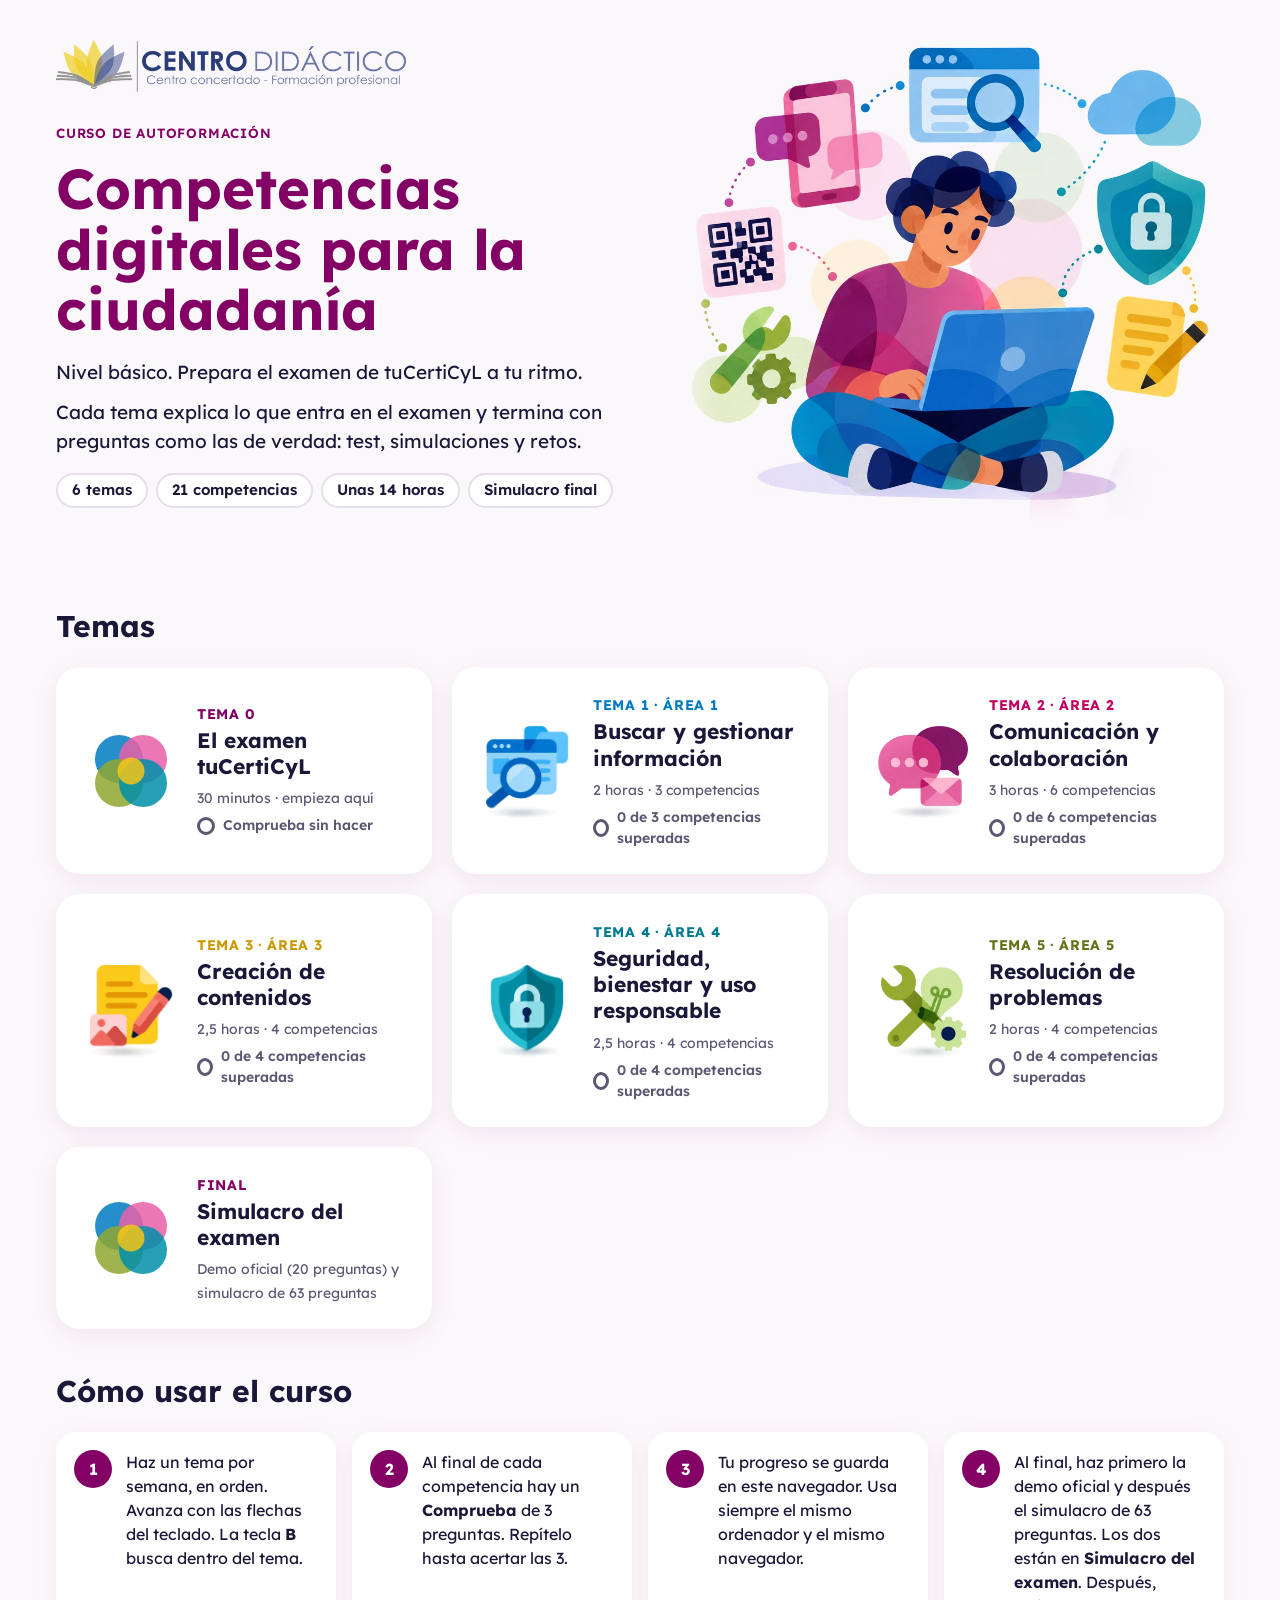
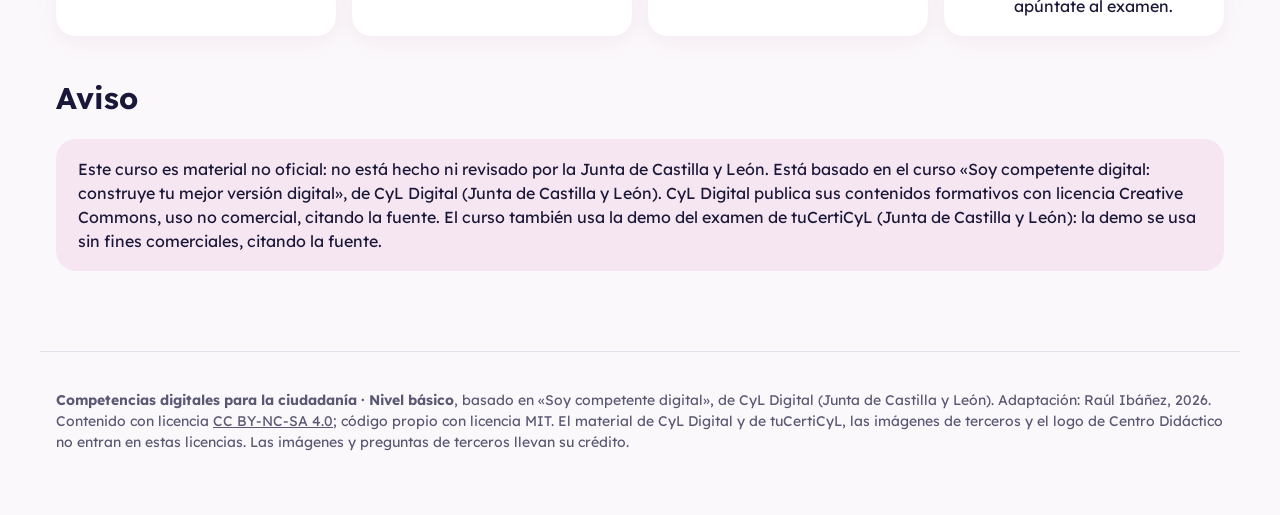
==== index.html @ 8c44b646 "Curso «Competencias digitales para la ciudadanía», nivel básico Temas 0 a 5 y simulacro del examen t" ====
<!DOCTYPE html>
<html lang="es">
<head>
<meta charset="utf-8">
<meta name="viewport" content="width=device-width, initial-scale=1">
<title>Competencias digitales para la ciudadanía · Nivel básico</title>
<meta name="description" content="Curso de autoformación para preparar el examen de competencias digitales para la ciudadanía, nivel básico, de tuCertiCyL. Material no oficial basado en el curso «Soy competente digital» de CyL Digital.">
<link rel="icon" href="assets/img/favicon.svg">
<link rel="preconnect" href="https://fonts.googleapis.com">
<link rel="preconnect" href="https://fonts.gstatic.com" crossorigin>
<link href="https://fonts.googleapis.com/css2?family=Lexend:wght@400;500;600;700;800&display=swap" rel="stylesheet">
<style>
  :root {
    --ciruela: #830065; --texto: #1A1838; --gris: #5A5873; --linea: #E6DEE8; --fondo: #FBF8FB; --blanco: #fff;
    --a1: #007CC2; --a2: #C2005E; --a3: #C99A00; --a4: #007A8F; --a5: #617518; --ok: #1E8E5A;
  }
  * { box-sizing: border-box; }
  body { margin: 0; font-family: 'Lexend', system-ui, sans-serif; color: var(--texto); background: var(--fondo); line-height: 1.5; }
  a { color: inherit; }
  .hero { max-width: 1200px; margin: 0 auto; padding: 24px 16px 8px; display: grid; grid-template-columns: minmax(0, 1fr) minmax(0, 1fr); gap: 32px; align-items: center; }
  .hero .caja { max-width: 560px; }
  .hero img { width: 100%; height: auto; display: block; }
  .hero .centro { display: inline-block; margin-bottom: 22px; }
  .hero .centro img { width: auto; height: 52px; }
  .hero small { font-weight: 600; letter-spacing: .06em; text-transform: uppercase; color: var(--ciruela); }
  .hero h1 { font-size: clamp(34px, 5vw, 56px); line-height: 1.08; color: var(--ciruela); margin: 14px 0 18px; }
  .hero p { font-size: 19px; margin: 0 0 12px; }
  .pills { display: flex; flex-wrap: wrap; gap: 8px; margin-top: 18px; }
  .pills span { background: var(--blanco); border: 2px solid var(--linea); border-radius: 999px; padding: 4px 14px; font-size: 15px; font-weight: 600; }
  main { max-width: 1200px; margin: 0 auto; padding: 32px 16px 64px; }
  h2 { font-size: 30px; margin: 40px 0 18px; }
  .temas { display: grid; grid-template-columns: repeat(auto-fill, minmax(330px, 1fr)); gap: 20px; }
  .tema { background: var(--blanco); border-radius: 24px; padding: 22px 24px; box-shadow: 0 6px 24px rgba(131, 0, 101, .08); display: grid; grid-template-columns: 96px 1fr; gap: 18px; align-items: center; text-decoration: none; border: 3px solid transparent; transition: border-color .2s, transform .2s; }
  a.tema:hover { border-color: var(--c, var(--ciruela)); transform: translateY(-2px); }
  .tema img { width: 96px; height: 96px; object-fit: contain; }
  .tema .n { font-size: 14px; font-weight: 700; color: var(--c, var(--ciruela)); text-transform: uppercase; letter-spacing: .05em; }
  .tema h3 { margin: 2px 0 6px; font-size: 21px; line-height: 1.25; }
  .tema .info { font-size: 14px; color: var(--gris); }
  .tema.prox { opacity: .55; }
  .estado-area { display: inline-flex; align-items: center; gap: 8px; font-size: 14px; font-weight: 600; color: var(--gris); margin-top: 6px; }
  .estado-area::before { content: ''; width: 12px; height: 12px; border-radius: 50%; border: 3px solid currentColor; }
  .estado-area[data-estado="ok"] { color: var(--ok); } .estado-area[data-estado="ok"]::before { background: currentColor; }
  .estado-area[data-estado="ko"] { color: #B4610F; }
  .pasos { counter-reset: p; list-style: none; padding: 0; display: grid; grid-template-columns: repeat(auto-fit, minmax(240px, 1fr)); gap: 16px; }
  .pasos li { counter-increment: p; background: var(--blanco); border-radius: 20px; padding: 18px 20px 18px 70px; position: relative; box-shadow: 0 6px 24px rgba(131, 0, 101, .06); }
  .pasos li::before { content: counter(p); position: absolute; left: 18px; top: 18px; width: 38px; height: 38px; border-radius: 50%; background: var(--ciruela); color: #fff; font-weight: 700; display: grid; place-items: center; }
  .aviso { background: #F6E6F2; border-radius: 20px; padding: 18px 22px; font-size: 16px; }
  footer { border-top: 1px solid var(--linea); max-width: 1200px; margin: 0 auto; padding: 24px 16px 48px; font-size: 14px; color: var(--gris); }
  @media (max-width: 860px) { .hero { grid-template-columns: 1fr; } .hero img { max-width: 440px; margin: 0 auto; } .hero .centro img { height: 40px; max-width: 100%; margin: 0; } }
</style>
</head>
<body>
<header class="hero">
  <div class="caja">
    <a class="centro" href="https://centrodidactico.es/"><img src="assets/img/logo-centro-didactico.webp" width="647" height="96" alt="Centro Didáctico. Centro concertado de Formación Profesional"></a><br>
    <small>Curso de autoformación</small>
    <h1>Competencias digitales para la ciudadanía</h1>
    <p>Nivel básico. Prepara el examen de tuCertiCyL a tu ritmo.</p>
    <p>Cada tema explica lo que entra en el examen y termina con preguntas como las de verdad: test, simulaciones y retos.</p>
    <div class="pills"><span>6 temas</span><span>21 competencias</span><span>Unas 14 horas</span><span>Simulacro final</span></div>
  </div>
  <img src="assets/img/portada-cabecera.webp" width="1100" height="969" alt="Una persona joven con un portátil, rodeada de iconos de búsqueda, mensajes, seguridad, documentos y herramientas">
</header>

<main>
  <h2>Temas</h2>
  <div class="temas">
    <a class="tema" href="tema0/"><img src="assets/img/favicon.svg" alt=""><div><span class="n">Tema 0</span><h3>El examen tuCertiCyL</h3><span class="info">30 minutos · empieza aquí</span><br><span class="estado-area" data-comps="0"></span></div></a>
    <a class="tema" href="tema1/" style="--c:var(--a1)"><img src="assets/img/area-informacion.webp" alt=""><div><span class="n">Tema 1 · Área 1</span><h3>Buscar y gestionar información</h3><span class="info">2 horas · 3 competencias</span><br><span class="estado-area" data-comps="1.1,1.2,1.3"></span></div></a>
    <a class="tema" href="tema2/" style="--c:var(--a2)"><img src="assets/img/area-comunicacion.webp" alt=""><div><span class="n">Tema 2 · Área 2</span><h3>Comunicación y colaboración</h3><span class="info">3 horas · 6 competencias</span><br><span class="estado-area" data-comps="2.1,2.2,2.3,2.4,2.5,2.6"></span></div></a>
    <a class="tema" href="tema3/" style="--c:var(--a3)"><img src="assets/img/area-creacion.webp" alt=""><div><span class="n">Tema 3 · Área 3</span><h3>Creación de contenidos</h3><span class="info">2,5 horas · 4 competencias</span><br><span class="estado-area" data-comps="3.1,3.2,3.3,3.4"></span></div></a>
    <a class="tema" href="tema4/" style="--c:var(--a4)"><img src="assets/img/area-seguridad.webp" alt=""><div><span class="n">Tema 4 · Área 4</span><h3>Seguridad, bienestar y uso responsable</h3><span class="info">2,5 horas · 4 competencias</span><br><span class="estado-area" data-comps="4.1,4.2,4.3,4.4"></span></div></a>
    <a class="tema" href="tema5/" style="--c:var(--a5)"><img src="assets/img/area-problemas.webp" alt=""><div><span class="n">Tema 5 · Área 5</span><h3>Resolución de problemas</h3><span class="info">2 horas · 4 competencias</span><br><span class="estado-area" data-comps="5.1,5.2,5.3,5.4"></span></div></a>
    <a class="tema" href="simulacro/"><img src="assets/img/favicon.svg" alt=""><div><span class="n">Final</span><h3>Simulacro del examen</h3><span class="info">Demo oficial (20 preguntas) y simulacro de 63 preguntas</span></div></a>
  </div>

  <h2>Cómo usar el curso</h2>
  <ol class="pasos">
    <li>Haz un tema por semana, en orden. Avanza con las flechas del teclado. La tecla <b>B</b> busca dentro del tema.</li>
    <li>Al final de cada competencia hay un <b>Comprueba</b> de 3 preguntas. Repítelo hasta acertar las 3.</li>
    <li>Tu progreso se guarda en este navegador. Usa siempre el mismo ordenador y el mismo navegador.</li>
    <li>Al final, haz primero la demo oficial y después el simulacro de 63 preguntas. Los dos están en <b>Simulacro del examen</b>. Después, apúntate al examen.</li>
  </ol>

  <h2>Aviso</h2>
  <p class="aviso">Este curso es material no oficial: no está hecho ni revisado por la Junta de Castilla y León. Está basado en el curso «Soy competente digital: construye tu mejor versión digital», de CyL Digital (Junta de Castilla y León). CyL Digital publica sus contenidos formativos con licencia Creative Commons, uso no comercial, citando la fuente. El curso también usa la demo del examen de tuCertiCyL (Junta de Castilla y León): la demo se usa sin fines comerciales, citando la fuente.</p>
</main>

<footer>
  <p><b>Competencias digitales para la ciudadanía · Nivel básico</b>, basado en «Soy competente digital», de CyL Digital (Junta de Castilla y León). Adaptación: Raúl Ibáñez, 2026. Contenido con licencia <a href="https://creativecommons.org/licenses/by-nc-sa/4.0/deed.es">CC BY-NC-SA 4.0</a>; código propio con licencia MIT. El material de CyL Digital y de tuCertiCyL, las imágenes de terceros y el logo de Centro Didáctico no entran en estas licencias. Las imágenes y preguntas de terceros llevan su crédito.</p>
</footer>
<script src="assets/cdc.js"></script>
</body>
</html>
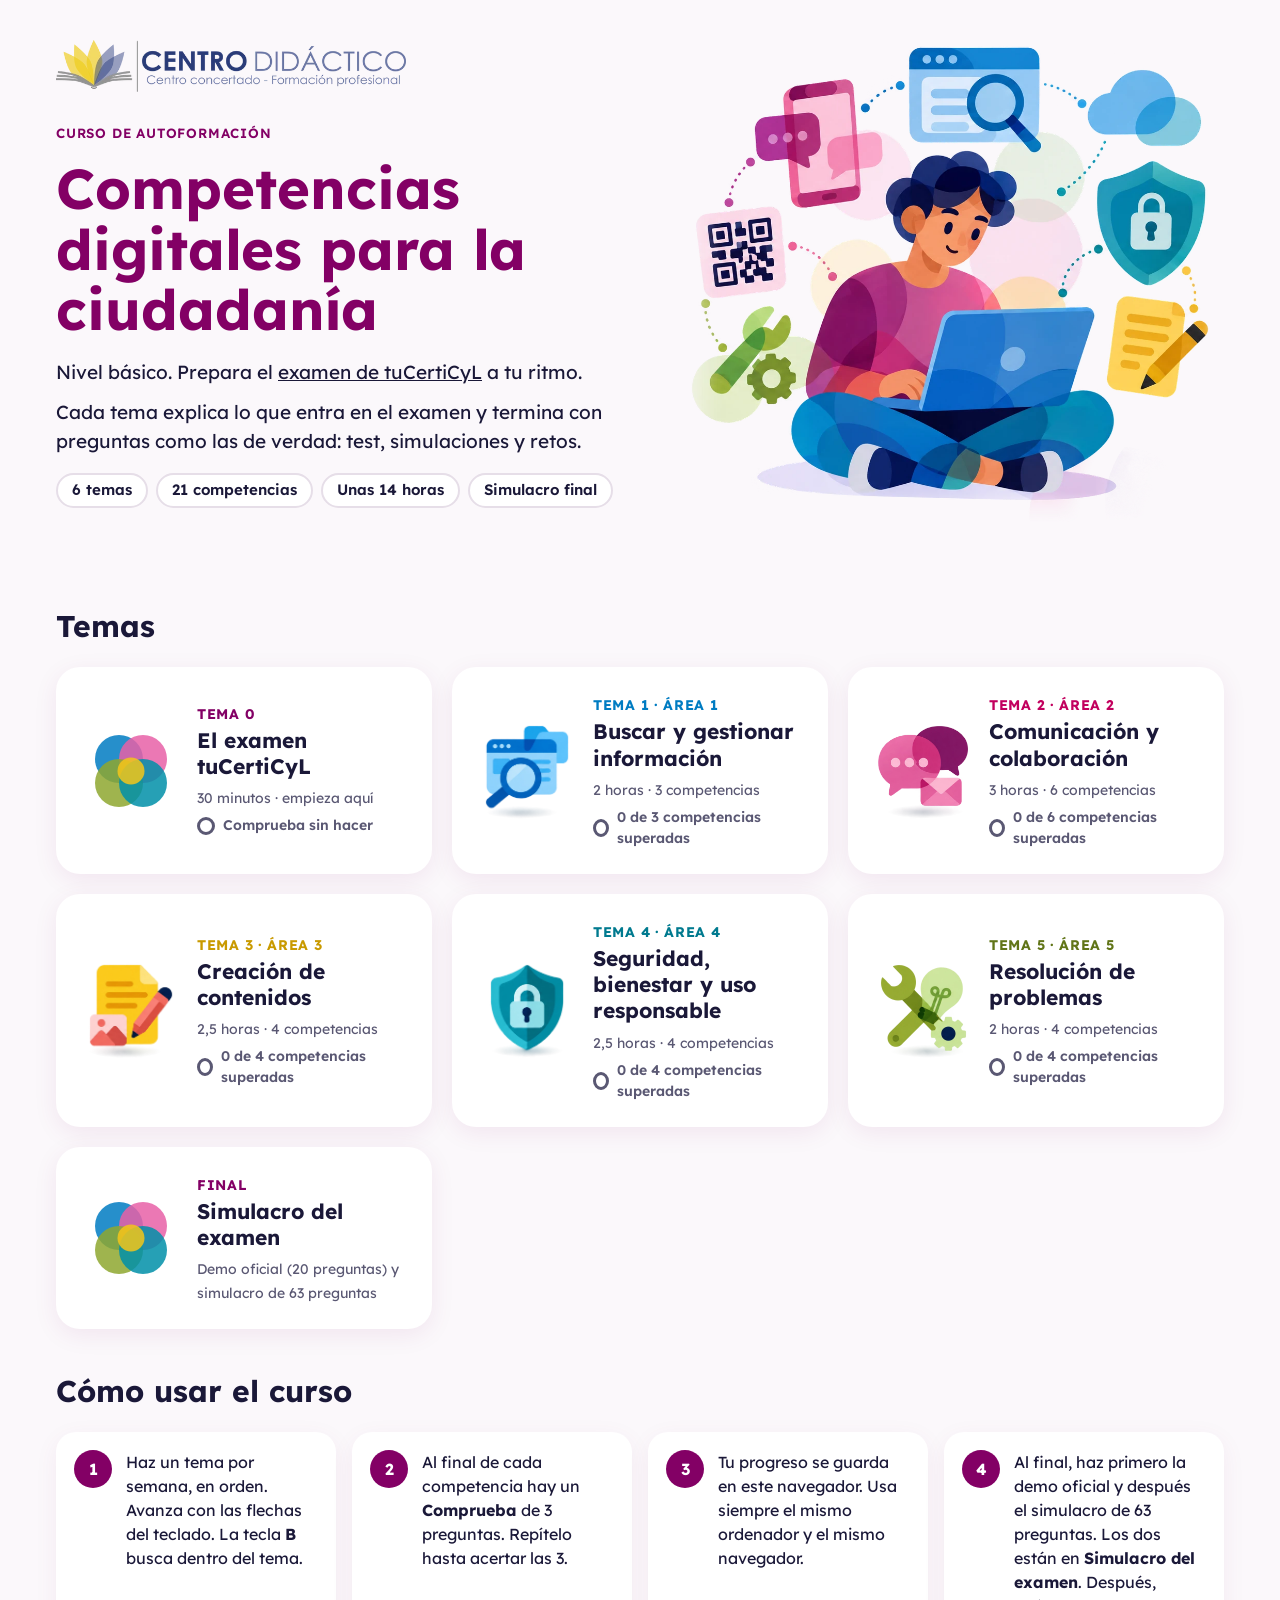
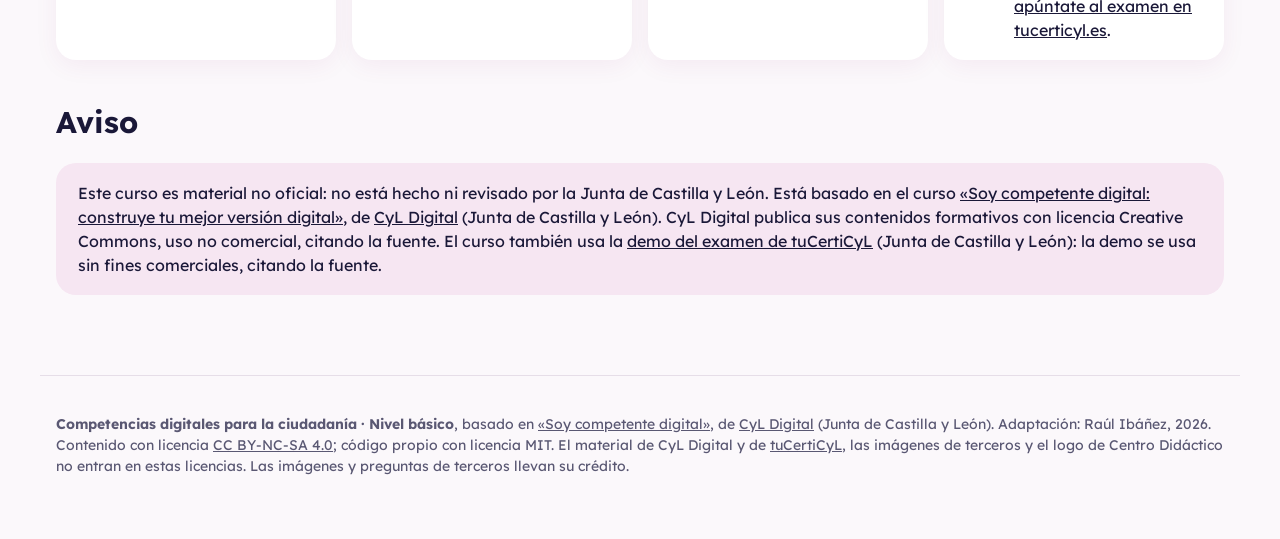
==== commit 9a674f52: "Portada: enlaces a tuCertiCyL y a CyL Digital" ====
--- a/index.html
+++ b/index.html
@@ -55,7 +55,7 @@
     <a class="centro" href="https://centrodidactico.es/"><img src="assets/img/logo-centro-didactico.webp" width="647" height="96" alt="Centro Didáctico. Centro concertado de Formación Profesional"></a><br>
     <small>Curso de autoformación</small>
     <h1>Competencias digitales para la ciudadanía</h1>
-    <p>Nivel básico. Prepara el examen de tuCertiCyL a tu ritmo.</p>
+    <p>Nivel básico. Prepara el <a href="https://www.tucerticyl.es/contenido/competencias-digitales-para-la-ciudadania-nivel-basico" target="_blank" rel="noopener">examen de tuCertiCyL</a> a tu ritmo.</p>
     <p>Cada tema explica lo que entra en el examen y termina con preguntas como las de verdad: test, simulaciones y retos.</p>
     <div class="pills"><span>6 temas</span><span>21 competencias</span><span>Unas 14 horas</span><span>Simulacro final</span></div>
   </div>
@@ -79,15 +79,15 @@
     <li>Haz un tema por semana, en orden. Avanza con las flechas del teclado. La tecla <b>B</b> busca dentro del tema.</li>
     <li>Al final de cada competencia hay un <b>Comprueba</b> de 3 preguntas. Repítelo hasta acertar las 3.</li>
     <li>Tu progreso se guarda en este navegador. Usa siempre el mismo ordenador y el mismo navegador.</li>
-    <li>Al final, haz primero la demo oficial y después el simulacro de 63 preguntas. Los dos están en <b>Simulacro del examen</b>. Después, apúntate al examen.</li>
+    <li>Al final, haz primero la demo oficial y después el simulacro de 63 preguntas. Los dos están en <b>Simulacro del examen</b>. Después, <a href="https://www.tucerticyl.es/buscador" target="_blank" rel="noopener">apúntate al examen en tucerticyl.es</a>.</li>
   </ol>
 
   <h2>Aviso</h2>
-  <p class="aviso">Este curso es material no oficial: no está hecho ni revisado por la Junta de Castilla y León. Está basado en el curso «Soy competente digital: construye tu mejor versión digital», de CyL Digital (Junta de Castilla y León). CyL Digital publica sus contenidos formativos con licencia Creative Commons, uso no comercial, citando la fuente. El curso también usa la demo del examen de tuCertiCyL (Junta de Castilla y León): la demo se usa sin fines comerciales, citando la fuente.</p>
+  <p class="aviso">Este curso es material no oficial: no está hecho ni revisado por la Junta de Castilla y León. Está basado en el curso <a href="https://cylx.cyldigital.es/" target="_blank" rel="noopener">«Soy competente digital: construye tu mejor versión digital»</a>, de <a href="https://www.cyldigital.es/" target="_blank" rel="noopener">CyL Digital</a> (Junta de Castilla y León). CyL Digital publica sus contenidos formativos con licencia Creative Commons, uso no comercial, citando la fuente. El curso también usa la <a href="https://www.tucerticyl.es/demo/" target="_blank" rel="noopener">demo del examen de tuCertiCyL</a> (Junta de Castilla y León): la demo se usa sin fines comerciales, citando la fuente.</p>
 </main>
 
 <footer>
-  <p><b>Competencias digitales para la ciudadanía · Nivel básico</b>, basado en «Soy competente digital», de CyL Digital (Junta de Castilla y León). Adaptación: Raúl Ibáñez, 2026. Contenido con licencia <a href="https://creativecommons.org/licenses/by-nc-sa/4.0/deed.es">CC BY-NC-SA 4.0</a>; código propio con licencia MIT. El material de CyL Digital y de tuCertiCyL, las imágenes de terceros y el logo de Centro Didáctico no entran en estas licencias. Las imágenes y preguntas de terceros llevan su crédito.</p>
+  <p><b>Competencias digitales para la ciudadanía · Nivel básico</b>, basado en <a href="https://cylx.cyldigital.es/" target="_blank" rel="noopener">«Soy competente digital»</a>, de <a href="https://www.cyldigital.es/" target="_blank" rel="noopener">CyL Digital</a> (Junta de Castilla y León). Adaptación: Raúl Ibáñez, 2026. Contenido con licencia <a href="https://creativecommons.org/licenses/by-nc-sa/4.0/deed.es">CC BY-NC-SA 4.0</a>; código propio con licencia MIT. El material de CyL Digital y de <a href="https://www.tucerticyl.es/" target="_blank" rel="noopener">tuCertiCyL</a>, las imágenes de terceros y el logo de Centro Didáctico no entran en estas licencias. Las imágenes y preguntas de terceros llevan su crédito.</p>
 </footer>
 <script src="assets/cdc.js"></script>
 </body>
